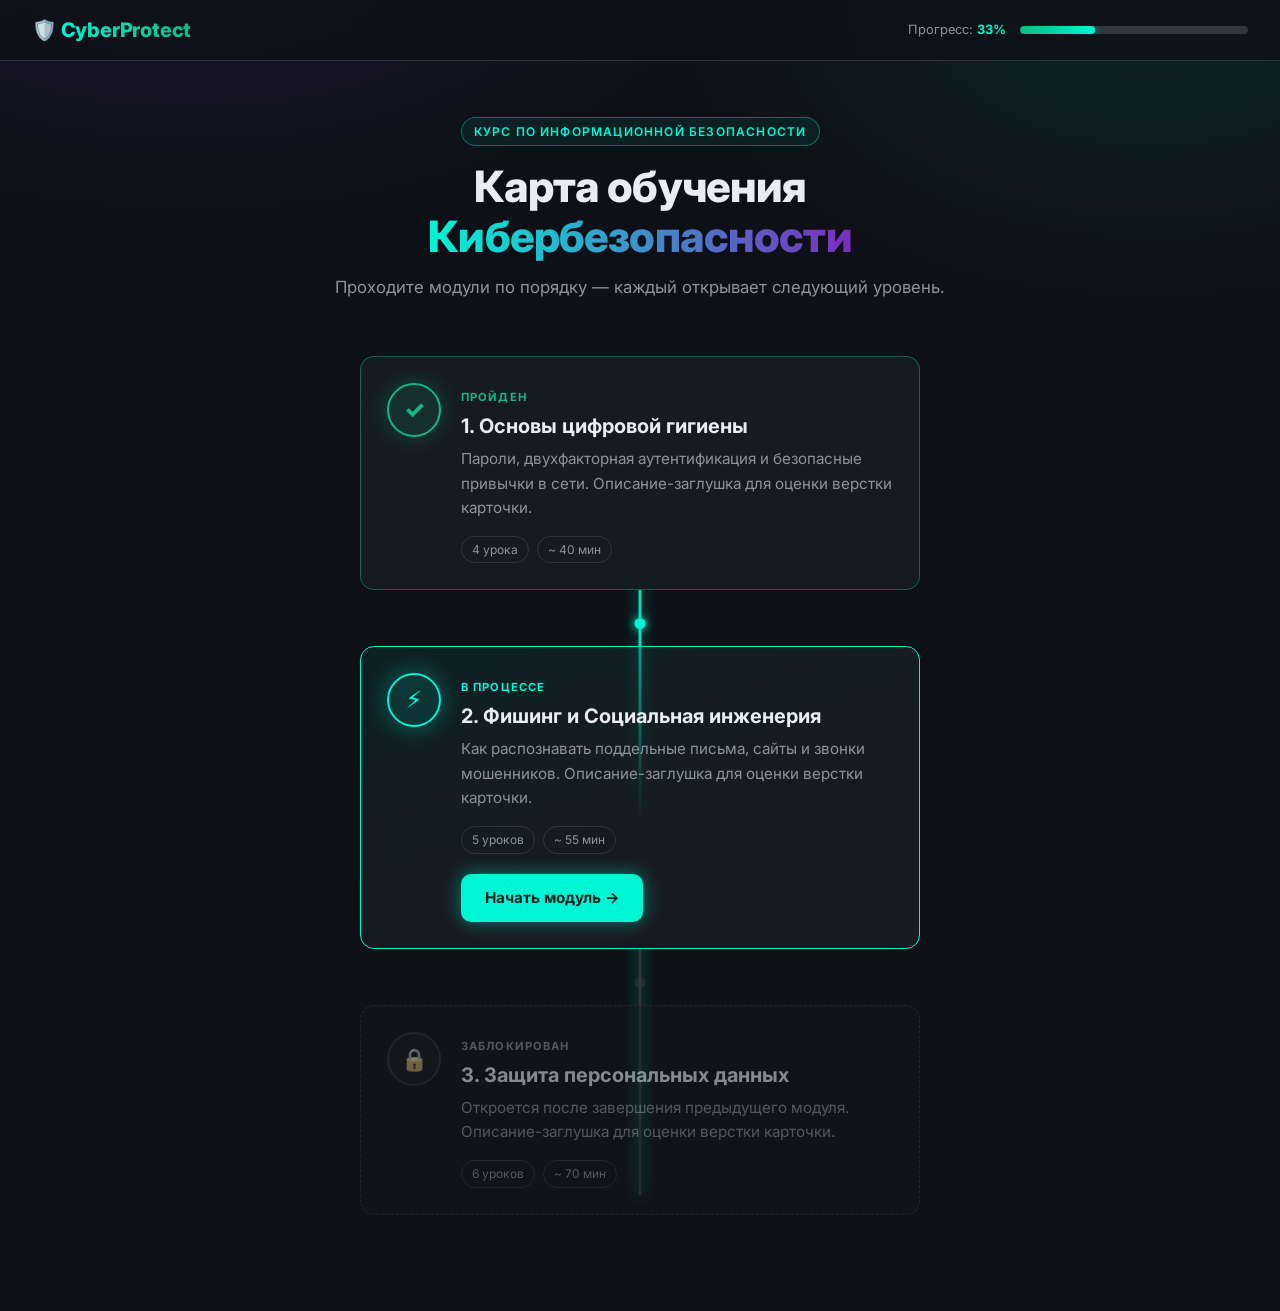
==== index.html @ 6311102e "Add Neon Shield UI prototype: course map, lesson template, styles, nav stub Co-authored-by: Kronzex " ====
<!DOCTYPE html>
<html lang="ru">
<head>
  <meta charset="UTF-8">
  <meta name="viewport" content="width=device-width, initial-scale=1.0">
  <title>CyberProtect — Карта обучения Кибербезопасности</title>
  <link rel="preconnect" href="https://fonts.googleapis.com">
  <link rel="preconnect" href="https://fonts.gstatic.com" crossorigin>
  <link rel="stylesheet" href="styles.css">
</head>
<body>

  <header class="header">
    <a href="index.html" class="logo">🛡️ <span>CyberProtect</span></a>
    <div class="progress-wrap" title="Общий прогресс курса">
      <span class="progress-label">Прогресс: <strong>33%</strong></span>
      <div class="progress-bar" role="progressbar" aria-valuenow="33" aria-valuemin="0" aria-valuemax="100">
        <div class="progress-bar__fill"></div>
      </div>
    </div>
  </header>

  <main class="container">
    <div class="page-head">
      <span class="eyebrow">Курс по информационной безопасности</span>
      <h1 class="page-title">Карта обучения <span>Кибербезопасности</span></h1>
      <p class="page-sub">Проходите модули по порядку — каждый открывает следующий уровень.</p>
    </div>

    <section class="path" aria-label="Learning Path">

      <article class="module module--done">
        <div class="module__icon" aria-hidden="true">✓</div>
        <div class="module__body">
          <span class="module__status">Пройден</span>
          <h2 class="module__title">1. Основы цифровой гигиены</h2>
          <p class="module__desc">Пароли, двухфакторная аутентификация и безопасные привычки в сети. Описание-заглушка для оценки верстки карточки.</p>
          <div class="module__meta">
            <span class="tag">4 урока</span>
            <span class="tag">~ 40 мин</span>
          </div>
        </div>
      </article>

      <article class="module module--active">
        <div class="module__icon" aria-hidden="true">⚡</div>
        <div class="module__body">
          <span class="module__status">В процессе</span>
          <h2 class="module__title">2. Фишинг и Социальная инженерия</h2>
          <p class="module__desc">Как распознавать поддельные письма, сайты и звонки мошенников. Описание-заглушка для оценки верстки карточки.</p>
          <div class="module__meta">
            <span class="tag">5 уроков</span>
            <span class="tag">~ 55 мин</span>
          </div>
          <a href="lesson.html" class="btn" data-nav="lesson">Начать модуль →</a>
        </div>
      </article>

      <article class="module module--locked" aria-disabled="true">
        <div class="module__icon" aria-hidden="true">🔒</div>
        <div class="module__body">
          <span class="module__status">Заблокирован</span>
          <h2 class="module__title">3. Защита персональных данных</h2>
          <p class="module__desc">Откроется после завершения предыдущего модуля. Описание-заглушка для оценки верстки карточки.</p>
          <div class="module__meta">
            <span class="tag">6 уроков</span>
            <span class="tag">~ 70 мин</span>
          </div>
        </div>
      </article>

    </section>
  </main>

  <script src="app.js"></script>
</body>
</html>
---- styles.css ----
@import url('https://fonts.googleapis.com/css2?family=Inter:wght@400;500;600;700;800&display=swap');

:root {
  --bg-dark: #0D1117;
  --bg-card: #161B22;
  --border: #30363D;
  --text: #E6EDF3;
  --text-muted: #8B949E;
  --accent-cyan: #00F5D4;
  --accent-green: #10B981;
  --accent-purple: #7B2CBF;

  --radius: 14px;
  --glow-cyan: 0 0 24px rgba(0, 245, 212, 0.35);
  --glow-green: 0 0 22px rgba(16, 185, 129, 0.3);
  --glow-purple: 0 0 22px rgba(123, 44, 191, 0.4);
}

*, *::before, *::after { box-sizing: border-box; }

html { scroll-behavior: smooth; }

body {
  margin: 0;
  min-height: 100vh;
  font-family: 'Inter', system-ui, -apple-system, 'Segoe UI', sans-serif;
  color: var(--text);
  background:
    radial-gradient(900px 500px at 15% -10%, rgba(123, 44, 191, 0.18), transparent 60%),
    radial-gradient(800px 500px at 90% 0%, rgba(0, 245, 212, 0.09), transparent 60%),
    var(--bg-dark);
  background-attachment: fixed;
  line-height: 1.6;
  -webkit-font-smoothing: antialiased;
}

a { color: inherit; text-decoration: none; }

/* ---------- Header ---------- */
.header {
  position: sticky;
  top: 0;
  z-index: 50;
  display: flex;
  align-items: center;
  justify-content: space-between;
  gap: 24px;
  padding: 14px 32px;
  background: rgba(13, 17, 23, 0.8);
  backdrop-filter: blur(12px);
  border-bottom: 1px solid var(--border);
}

.logo {
  font-size: 1.25rem;
  font-weight: 800;
  letter-spacing: -0.01em;
  white-space: nowrap;
}
.logo span {
  background: linear-gradient(90deg, var(--accent-cyan), var(--accent-green));
  -webkit-background-clip: text;
  background-clip: text;
  color: transparent;
}

.progress-wrap {
  display: flex;
  align-items: center;
  gap: 14px;
  min-width: 0;
  flex: 0 1 340px;
}
.progress-label {
  font-size: 0.8rem;
  color: var(--text-muted);
  white-space: nowrap;
}
.progress-label strong { color: var(--accent-cyan); font-weight: 700; }

.progress-bar {
  position: relative;
  flex: 1;
  height: 8px;
  background: var(--border);
  border-radius: 999px;
  overflow: hidden;
}
.progress-bar__fill {
  height: 100%;
  width: 33%;
  border-radius: inherit;
  background: linear-gradient(90deg, var(--accent-green), var(--accent-cyan));
  box-shadow: 0 0 12px rgba(0, 245, 212, 0.6);
}

.back-link {
  display: inline-flex;
  align-items: center;
  gap: 8px;
  padding: 8px 14px;
  font-size: 0.9rem;
  font-weight: 600;
  color: var(--text-muted);
  border: 1px solid var(--border);
  border-radius: 10px;
  background: var(--bg-card);
  transition: color .2s, border-color .2s, box-shadow .2s, transform .2s;
}
.back-link:hover {
  color: var(--accent-cyan);
  border-color: var(--accent-cyan);
  box-shadow: var(--glow-cyan);
  transform: translateX(-2px);
}

.header__title {
  flex: 1;
  font-weight: 600;
  font-size: 1rem;
  overflow: hidden;
  text-overflow: ellipsis;
  white-space: nowrap;
}
.header__title small {
  display: block;
  font-size: 0.72rem;
  font-weight: 500;
  color: var(--text-muted);
  text-transform: uppercase;
  letter-spacing: 0.08em;
}

/* ---------- Buttons ---------- */
.btn {
  display: inline-flex;
  align-items: center;
  justify-content: center;
  gap: 8px;
  padding: 12px 24px;
  font: inherit;
  font-weight: 700;
  font-size: 0.95rem;
  color: #04201c;
  background: var(--accent-cyan);
  border: 0;
  border-radius: 10px;
  cursor: pointer;
  box-shadow: 0 0 18px rgba(0, 245, 212, 0.45);
  transition: transform .2s, box-shadow .2s, filter .2s;
}
.btn:hover {
  transform: translateY(-2px);
  box-shadow: 0 0 30px rgba(0, 245, 212, 0.75);
  filter: brightness(1.08);
}
.btn--ghost {
  color: var(--text);
  background: transparent;
  border: 1px solid var(--border);
  box-shadow: none;
}
.btn--ghost:hover {
  border-color: var(--accent-cyan);
  color: var(--accent-cyan);
  box-shadow: var(--glow-cyan);
  filter: none;
}

/* ---------- Page: Index ---------- */
.container {
  max-width: 760px;
  margin: 0 auto;
  padding: 56px 24px 96px;
}

.page-head { text-align: center; margin-bottom: 56px; }
.eyebrow {
  display: inline-block;
  padding: 4px 12px;
  margin-bottom: 16px;
  font-size: 0.75rem;
  font-weight: 600;
  letter-spacing: 0.1em;
  text-transform: uppercase;
  color: var(--accent-cyan);
  border: 1px solid rgba(0, 245, 212, 0.35);
  border-radius: 999px;
  background: rgba(0, 245, 212, 0.06);
}
.page-title {
  margin: 0 0 12px;
  font-size: clamp(1.9rem, 4vw, 2.7rem);
  font-weight: 800;
  line-height: 1.15;
  letter-spacing: -0.02em;
}
.page-title span {
  background: linear-gradient(90deg, var(--accent-cyan), var(--accent-purple));
  -webkit-background-clip: text;
  background-clip: text;
  color: transparent;
}
.page-sub { margin: 0; color: var(--text-muted); font-size: 1.05rem; }

/* Learning path */
.path {
  position: relative;
  display: flex;
  flex-direction: column;
  align-items: center;
  gap: 56px;
}

.path::before {
  content: '';
  position: absolute;
  top: 20px;
  bottom: 20px;
  left: 50%;
  width: 3px;
  transform: translateX(-50%);
  border-radius: 3px;
  background: linear-gradient(
    to bottom,
    var(--accent-green) 0%,
    var(--accent-cyan) 45%,
    var(--border) 70%,
    var(--border) 100%
  );
  box-shadow: 0 0 14px rgba(0, 245, 212, 0.55), 0 0 30px rgba(16, 185, 129, 0.25);
}

.module {
  position: relative;
  z-index: 1;
  width: 100%;
  max-width: 560px;
  display: flex;
  gap: 20px;
  padding: 26px;
  background: var(--bg-card);
  border: 1px solid var(--border);
  border-radius: var(--radius);
  transition: transform .3s ease, box-shadow .3s ease, border-color .3s ease;
}

.module::before {
  content: '';
  position: absolute;
  top: -29px;
  left: 50%;
  width: 11px;
  height: 11px;
  transform: translateX(-50%);
  border-radius: 50%;
  background: var(--node-color, var(--border));
  box-shadow: 0 0 10px var(--node-color, transparent);
}
.module:first-child::before { display: none; }

.module__icon {
  flex: none;
  display: grid;
  place-items: center;
  width: 54px;
  height: 54px;
  font-size: 1.5rem;
  font-weight: 800;
  border-radius: 50%;
  border: 2px solid var(--node-color, var(--border));
  color: var(--node-color, var(--text-muted));
  background: rgba(255, 255, 255, 0.02);
}

.module__body { flex: 1; min-width: 0; }
.module__status {
  display: inline-block;
  margin-bottom: 6px;
  font-size: 0.7rem;
  font-weight: 700;
  letter-spacing: 0.1em;
  text-transform: uppercase;
  color: var(--node-color, var(--text-muted));
}
.module__title { margin: 0 0 8px; font-size: 1.25rem; font-weight: 700; line-height: 1.3; }
.module__desc { margin: 0; color: var(--text-muted); font-size: 0.95rem; }
.module__meta {
  display: flex;
  flex-wrap: wrap;
  gap: 8px;
  margin-top: 16px;
}
.tag {
  padding: 3px 10px;
  font-size: 0.75rem;
  color: var(--text-muted);
  border: 1px solid var(--border);
  border-radius: 999px;
}
.module .btn { margin-top: 20px; }

/* Done */
.module--done { --node-color: var(--accent-green); border-color: rgba(16, 185, 129, 0.45); }
.module--done .module__icon {
  background: rgba(16, 185, 129, 0.12);
  box-shadow: var(--glow-green);
}
.module--done:hover {
  transform: translateY(-6px);
  box-shadow: var(--glow-green), 0 14px 30px rgba(0, 0, 0, 0.4);
  border-color: var(--accent-green);
}

/* Active */
.module--active {
  --node-color: var(--accent-cyan);
  border-color: var(--accent-cyan);
  background: linear-gradient(160deg, rgba(0, 245, 212, 0.07), var(--bg-card) 55%);
  animation: pulse 2.4s ease-in-out infinite;
}
.module--active .module__icon {
  background: rgba(0, 245, 212, 0.1);
  box-shadow: var(--glow-cyan);
}
.module--active:hover {
  transform: translateY(-8px);
  animation-play-state: paused;
  box-shadow: 0 0 44px rgba(0, 245, 212, 0.55), 0 18px 36px rgba(0, 0, 0, 0.45);
}

@keyframes pulse {
  0%, 100% {
    box-shadow: 0 0 10px rgba(0, 245, 212, 0.25), 0 0 0 0 rgba(0, 245, 212, 0.4);
    border-color: rgba(0, 245, 212, 0.7);
  }
  50% {
    box-shadow: 0 0 34px rgba(0, 245, 212, 0.55), 0 0 0 8px rgba(0, 245, 212, 0);
    border-color: var(--accent-cyan);
  }
}

/* Locked */
.module--locked {
  opacity: 0.55;
  filter: grayscale(0.6);
  background: rgba(22, 27, 34, 0.6);
  border-style: dashed;
  cursor: not-allowed;
}
.module--locked .module__icon { font-size: 1.35rem; }
.module--locked:hover {
  transform: translateY(-3px);
  box-shadow: 0 8px 20px rgba(0, 0, 0, 0.35);
}

/* ---------- Page: Lesson ---------- */
.layout {
  display: grid;
  grid-template-columns: 280px 1fr;
  min-height: calc(100vh - 69px);
}

.sidebar {
  position: sticky;
  top: 69px;
  align-self: start;
  height: calc(100vh - 69px);
  overflow-y: auto;
  padding: 24px 16px;
  background: rgba(22, 27, 34, 0.7);
  border-right: 1px solid var(--border);
}
.sidebar__title {
  margin: 0 8px 14px;
  font-size: 0.72rem;
  font-weight: 700;
  letter-spacing: 0.1em;
  text-transform: uppercase;
  color: var(--text-muted);
}
.steps-list { list-style: none; margin: 0; padding: 0; display: grid; gap: 6px; }
.steps-list a {
  display: flex;
  align-items: center;
  gap: 12px;
  padding: 11px 12px;
  font-size: 0.92rem;
  font-weight: 500;
  color: var(--text-muted);
  border: 1px solid transparent;
  border-radius: 10px;
  transition: background .2s, color .2s, border-color .2s, box-shadow .2s;
}
.steps-list a:hover {
  color: var(--text);
  background: rgba(255, 255, 255, 0.04);
}
.steps-list .dot {
  flex: none;
  width: 22px;
  height: 22px;
  display: grid;
  place-items: center;
  font-size: 0.7rem;
  font-weight: 700;
  border-radius: 50%;
  border: 1.5px solid var(--border);
}
.steps-list .is-done .dot {
  color: #04201c;
  background: var(--accent-green);
  border-color: var(--accent-green);
}
.steps-list .is-current {
  color: var(--text);
  background: rgba(0, 245, 212, 0.08);
  border-color: rgba(0, 245, 212, 0.45);
  box-shadow: inset 3px 0 0 var(--accent-cyan);
}
.steps-list .is-current .dot { border-color: var(--accent-cyan); color: var(--accent-cyan); }

.content { padding: 36px 40px 80px; min-width: 0; }
.content__inner { max-width: 820px; margin: 0 auto; }

.stepper {
  display: flex;
  align-items: center;
  justify-content: center;
  margin-bottom: 32px;
}
.step {
  display: flex;
  flex-direction: column;
  align-items: center;
  gap: 8px;
  font-size: 0.78rem;
  font-weight: 600;
  color: var(--text-muted);
}
.step__circle {
  display: grid;
  place-items: center;
  width: 42px;
  height: 42px;
  font-weight: 700;
  border-radius: 50%;
  border: 2px solid var(--border);
  background: var(--bg-card);
  cursor: pointer;
  transition: transform .2s, box-shadow .2s, border-color .2s;
}
.step__circle:hover { transform: translateY(-2px); border-color: var(--accent-cyan); }
.step.is-done .step__circle {
  color: #04201c;
  background: var(--accent-green);
  border-color: var(--accent-green);
  box-shadow: var(--glow-green);
}
.step.is-current { color: var(--accent-cyan); }
.step.is-current .step__circle {
  color: var(--accent-cyan);
  border-color: var(--accent-cyan);
  box-shadow: var(--glow-cyan);
}
.step__line {
  width: 72px;
  height: 2px;
  margin: 0 12px 26px;
  background: var(--border);
}
.step__line.is-done { background: var(--accent-green); box-shadow: 0 0 8px rgba(16, 185, 129, .5); }

.card {
  padding: 32px;
  background: var(--bg-card);
  border: 1px solid var(--border);
  border-radius: var(--radius);
  transition: transform .3s ease, box-shadow .3s ease, border-color .3s ease;
}
.card:hover {
  transform: translateY(-4px);
  border-color: rgba(0, 245, 212, 0.5);
  box-shadow: var(--glow-cyan), 0 14px 30px rgba(0, 0, 0, 0.35);
}
.card h1 { margin: 0 0 6px; font-size: 1.9rem; font-weight: 800; letter-spacing: -0.01em; }
.card h2 { margin: 28px 0 10px; font-size: 1.2rem; }
.card p { margin: 0 0 14px; color: var(--text-muted); }
.card p strong { color: var(--text); }

.callout {
  margin: 20px 0;
  padding: 16px 18px;
  border-left: 3px solid var(--accent-purple);
  border-radius: 0 10px 10px 0;
  background: rgba(123, 44, 191, 0.12);
  color: var(--text);
  font-size: 0.95rem;
}
.callout b { color: #c9a0f0; }

pre.code {
  margin: 16px 0;
  padding: 16px 18px;
  overflow-x: auto;
  font: 0.85rem/1.6 ui-monospace, 'SF Mono', Menlo, Consolas, monospace;
  color: var(--accent-cyan);
  background: var(--bg-dark);
  border: 1px solid var(--border);
  border-radius: 10px;
}

.lesson-nav {
  display: flex;
  justify-content: space-between;
  gap: 12px;
  margin-top: 28px;
}

/* ---------- Responsive ---------- */
@media (max-width: 860px) {
  .layout { grid-template-columns: 1fr; }
  .sidebar {
    position: static;
    height: auto;
    border-right: 0;
    border-bottom: 1px solid var(--border);
  }
  .content { padding: 24px 16px 60px; }
}

@media (max-width: 600px) {
  .header { padding: 12px 16px; flex-wrap: wrap; }
  .progress-wrap { flex: 1 1 100%; order: 3; }
  .module { padding: 20px; gap: 14px; }
  .module__icon { width: 44px; height: 44px; }
  .step__line { width: 32px; margin-inline: 6px; }
  .card { padding: 22px; }
}

@media (prefers-reduced-motion: reduce) {
  * { animation: none !important; transition: none !important; }
}
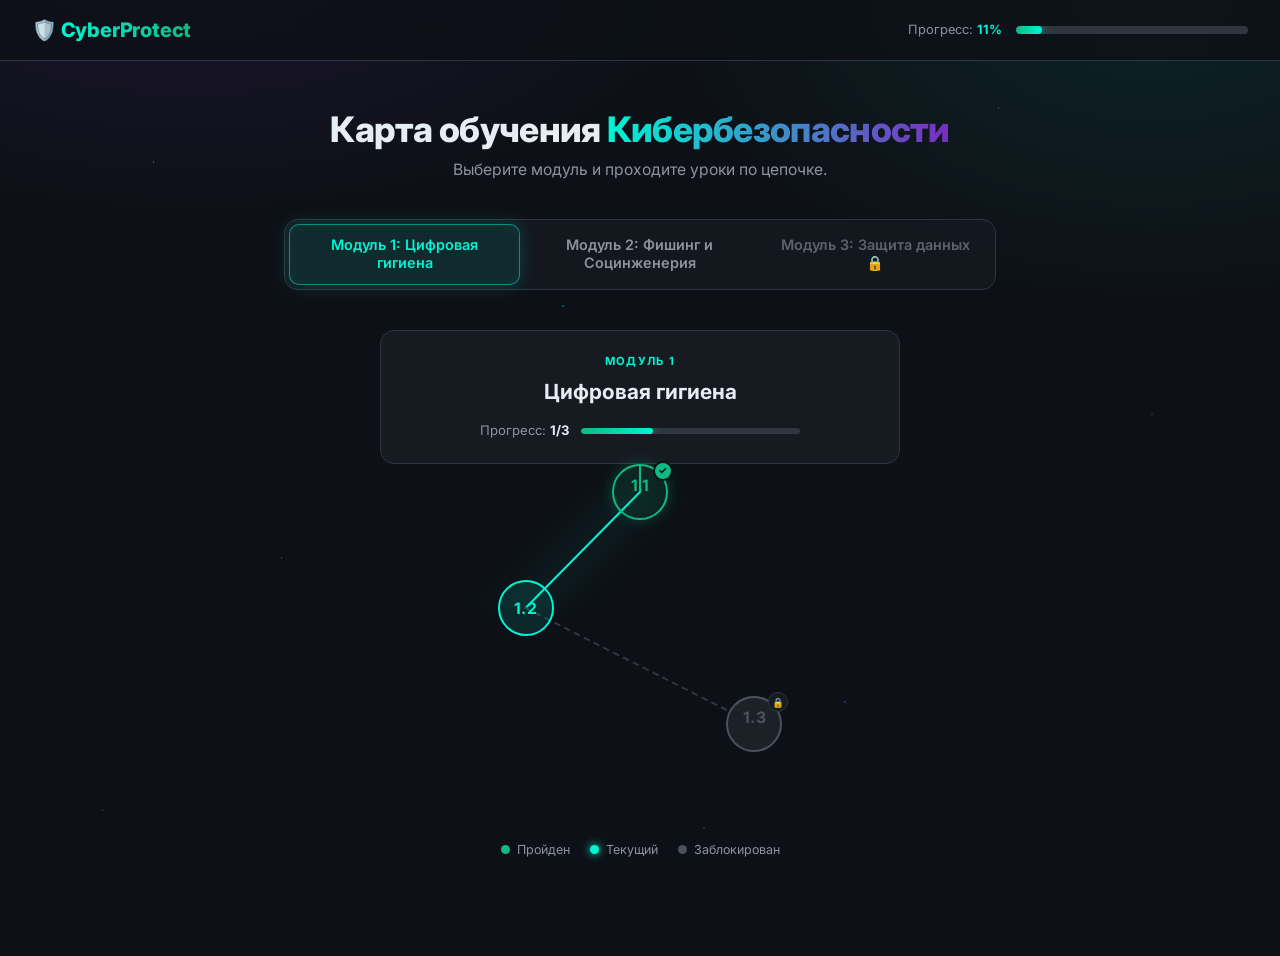
==== commit 8a62637b: "Rework index: module tabs and skill tree with circular lesson nodes Co-authored-by: Kronzex <kronzex" ====
--- a/index.html
+++ b/index.html
@@ -8,68 +8,107 @@
   <link rel="preconnect" href="https://fonts.gstatic.com" crossorigin>
   <link rel="stylesheet" href="styles.css">
 </head>
-<body>
+<body class="space">
 
   <header class="header">
     <a href="index.html" class="logo">🛡️ <span>CyberProtect</span></a>
     <div class="progress-wrap" title="Общий прогресс курса">
-      <span class="progress-label">Прогресс: <strong>33%</strong></span>
-      <div class="progress-bar" role="progressbar" aria-valuenow="33" aria-valuemin="0" aria-valuemax="100">
-        <div class="progress-bar__fill"></div>
+      <span class="progress-label">Прогресс: <strong>11%</strong></span>
+      <div class="progress-bar" role="progressbar" aria-valuenow="11" aria-valuemin="0" aria-valuemax="100">
+        <div class="progress-bar__fill" style="width: 11%"></div>
       </div>
     </div>
   </header>
 
   <main class="container">
     <div class="page-head">
-      <span class="eyebrow">Курс по информационной безопасности</span>
       <h1 class="page-title">Карта обучения <span>Кибербезопасности</span></h1>
-      <p class="page-sub">Проходите модули по порядку — каждый открывает следующий уровень.</p>
+      <p class="page-sub">Выберите модуль и проходите уроки по цепочке.</p>
     </div>
 
-    <section class="path" aria-label="Learning Path">
+    <div class="tabs" role="tablist" aria-label="Модули курса">
+      <button class="tab" role="tab" id="tab-1" aria-controls="panel-1" aria-selected="true" data-module="1">
+        Модуль 1: Цифровая гигиена
+      </button>
+      <button class="tab" role="tab" id="tab-2" aria-controls="panel-2" aria-selected="false" tabindex="-1" data-module="2">
+        Модуль 2: Фишинг и Социнженерия
+      </button>
+      <button class="tab" role="tab" id="tab-3" aria-selected="false" aria-disabled="true" tabindex="-1" data-module="3" title="Откроется после прохождения предыдущего модуля">
+        Модуль 3: Защита данных 🔒
+      </button>
+    </div>
 
-      <article class="module module--done">
-        <div class="module__icon" aria-hidden="true">✓</div>
-        <div class="module__body">
-          <span class="module__status">Пройден</span>
-          <h2 class="module__title">1. Основы цифровой гигиены</h2>
-          <p class="module__desc">Пароли, двухфакторная аутентификация и безопасные привычки в сети. Описание-заглушка для оценки верстки карточки.</p>
-          <div class="module__meta">
-            <span class="tag">4 урока</span>
-            <span class="tag">~ 40 мин</span>
+    <!-- Модуль 1 -->
+    <section class="panel" id="panel-1" role="tabpanel" aria-labelledby="tab-1">
+      <div class="tree">
+        <div class="module-card">
+          <div class="module-card__kicker">Модуль 1</div>
+          <h2 class="module-card__title">Цифровая гигиена</h2>
+          <div class="module-card__progress">
+            <span>Прогресс: <strong>1/3</strong></span>
+            <div class="progress-bar"><div class="progress-bar__fill" style="width: 33%"></div></div>
           </div>
         </div>
-      </article>
 
-      <article class="module module--active">
-        <div class="module__icon" aria-hidden="true">⚡</div>
-        <div class="module__body">
-          <span class="module__status">В процессе</span>
-          <h2 class="module__title">2. Фишинг и Социальная инженерия</h2>
-          <p class="module__desc">Как распознавать поддельные письма, сайты и звонки мошенников. Описание-заглушка для оценки верстки карточки.</p>
-          <div class="module__meta">
-            <span class="tag">5 уроков</span>
-            <span class="tag">~ 55 мин</span>
-          </div>
-          <a href="lesson.html" class="btn" data-nav="lesson">Начать модуль →</a>
-        </div>
-      </article>
+        <ol class="nodes">
+          <li class="node-row" style="--x: 50%">
+            <svg class="link link--done" viewBox="0 0 100 100" preserveAspectRatio="none" aria-hidden="true"><line x1="50" y1="0" x2="50" y2="100"/></svg>
+            <a class="node node--done" href="lesson.html?id=1.1" data-tip="Надёжные пароли" aria-label="Урок 1.1, пройден">
+              1.1<span class="node__badge" aria-hidden="true">✓</span>
+            </a>
+          </li>
+          <li class="node-row" style="--x: 28%">
+            <svg class="link link--active" viewBox="0 0 100 100" preserveAspectRatio="none" aria-hidden="true"><line x1="50" y1="0" x2="28" y2="100"/></svg>
+            <a class="node node--active" href="lesson.html?id=1.2" data-tip="Двухфакторная аутентификация" aria-label="Урок 1.2, текущий">1.2</a>
+          </li>
+          <li class="node-row" style="--x: 72%">
+            <svg class="link" viewBox="0 0 100 100" preserveAspectRatio="none" aria-hidden="true"><line x1="28" y1="0" x2="72" y2="100"/></svg>
+            <span class="node node--locked" data-tip="Безопасный Wi-Fi" aria-label="Урок 1.3, заблокирован" aria-disabled="true">
+              1.3<span class="node__badge" aria-hidden="true">🔒</span>
+            </span>
+          </li>
+        </ol>
+      </div>
+    </section>
 
-      <article class="module module--locked" aria-disabled="true">
-        <div class="module__icon" aria-hidden="true">🔒</div>
-        <div class="module__body">
-          <span class="module__status">Заблокирован</span>
-          <h2 class="module__title">3. Защита персональных данных</h2>
-          <p class="module__desc">Откроется после завершения предыдущего модуля. Описание-заглушка для оценки верстки карточки.</p>
-          <div class="module__meta">
-            <span class="tag">6 уроков</span>
-            <span class="tag">~ 70 мин</span>
+    <!-- Модуль 2 -->
+    <section class="panel" id="panel-2" role="tabpanel" aria-labelledby="tab-2" hidden>
+      <div class="tree">
+        <div class="module-card">
+          <div class="module-card__kicker">Модуль 2</div>
+          <h2 class="module-card__title">Фишинг и Социнженерия</h2>
+          <div class="module-card__progress">
+            <span>Прогресс: <strong>0/3</strong></span>
+            <div class="progress-bar"><div class="progress-bar__fill" style="width: 0%"></div></div>
           </div>
         </div>
-      </article>
 
+        <ol class="nodes">
+          <li class="node-row" style="--x: 50%">
+            <svg class="link link--active" viewBox="0 0 100 100" preserveAspectRatio="none" aria-hidden="true"><line x1="50" y1="0" x2="50" y2="100"/></svg>
+            <a class="node node--active" href="lesson.html?id=2.1" data-tip="Что такое фишинг" aria-label="Урок 2.1, текущий">2.1</a>
+          </li>
+          <li class="node-row" style="--x: 28%">
+            <svg class="link" viewBox="0 0 100 100" preserveAspectRatio="none" aria-hidden="true"><line x1="50" y1="0" x2="28" y2="100"/></svg>
+            <span class="node node--locked" data-tip="Поддельные сайты" aria-label="Урок 2.2, заблокирован" aria-disabled="true">
+              2.2<span class="node__badge" aria-hidden="true">🔒</span>
+            </span>
+          </li>
+          <li class="node-row" style="--x: 72%">
+            <svg class="link" viewBox="0 0 100 100" preserveAspectRatio="none" aria-hidden="true"><line x1="28" y1="0" x2="72" y2="100"/></svg>
+            <span class="node node--locked" data-tip="Социальная инженерия" aria-label="Урок 2.3, заблокирован" aria-disabled="true">
+              2.3<span class="node__badge" aria-hidden="true">🔒</span>
+            </span>
+          </li>
+        </ol>
+      </div>
     </section>
+
+    <div class="legend" aria-label="Легенда">
+      <span><i style="background: var(--accent-green)"></i>Пройден</span>
+      <span><i style="background: var(--accent-cyan); box-shadow: 0 0 8px var(--accent-cyan)"></i>Текущий</span>
+      <span><i style="background: #4a525c"></i>Заблокирован</span>
+    </div>
   </main>
 
   <script src="app.js"></script>
--- a/styles.css
+++ b/styles.css
@@ -168,29 +168,32 @@
 }
 
 /* ---------- Page: Index ---------- */
+body.space {
+  background:
+    radial-gradient(1px 1px at 12% 18%, rgba(230, 237, 243, .55), transparent 100%),
+    radial-gradient(1px 1px at 78% 12%, rgba(230, 237, 243, .4), transparent 100%),
+    radial-gradient(1.5px 1.5px at 44% 34%, rgba(0, 245, 212, .5), transparent 100%),
+    radial-gradient(1px 1px at 90% 46%, rgba(230, 237, 243, .35), transparent 100%),
+    radial-gradient(1px 1px at 22% 62%, rgba(230, 237, 243, .4), transparent 100%),
+    radial-gradient(1.5px 1.5px at 66% 78%, rgba(123, 44, 191, .8), transparent 100%),
+    radial-gradient(1px 1px at 8% 90%, rgba(230, 237, 243, .35), transparent 100%),
+    radial-gradient(1px 1px at 55% 92%, rgba(230, 237, 243, .4), transparent 100%),
+    radial-gradient(900px 500px at 15% -10%, rgba(123, 44, 191, 0.16), transparent 60%),
+    radial-gradient(800px 500px at 90% 0%, rgba(0, 245, 212, 0.08), transparent 60%),
+    var(--bg-dark);
+  background-attachment: fixed;
+}
+
 .container {
   max-width: 760px;
   margin: 0 auto;
-  padding: 56px 24px 96px;
-}
-
-.page-head { text-align: center; margin-bottom: 56px; }
-.eyebrow {
-  display: inline-block;
-  padding: 4px 12px;
-  margin-bottom: 16px;
-  font-size: 0.75rem;
-  font-weight: 600;
-  letter-spacing: 0.1em;
-  text-transform: uppercase;
-  color: var(--accent-cyan);
-  border: 1px solid rgba(0, 245, 212, 0.35);
-  border-radius: 999px;
-  background: rgba(0, 245, 212, 0.06);
-}
+  padding: 48px 24px 96px;
+}
+
+.page-head { text-align: center; margin-bottom: 36px; }
 .page-title {
-  margin: 0 0 12px;
-  font-size: clamp(1.9rem, 4vw, 2.7rem);
+  margin: 0 0 8px;
+  font-size: clamp(1.6rem, 3.5vw, 2.2rem);
   font-weight: 800;
   line-height: 1.15;
   letter-spacing: -0.02em;
@@ -201,157 +204,254 @@
   background-clip: text;
   color: transparent;
 }
-.page-sub { margin: 0; color: var(--text-muted); font-size: 1.05rem; }
-
-/* Learning path */
-.path {
+.page-sub { margin: 0; color: var(--text-muted); font-size: 0.98rem; }
+
+/* Tabs */
+.tabs {
+  display: flex;
+  gap: 4px;
+  padding: 4px;
+  margin-bottom: 40px;
+  background: rgba(22, 27, 34, 0.8);
+  border: 1px solid var(--border);
+  border-radius: 14px;
+  backdrop-filter: blur(8px);
+}
+.tab {
+  flex: 1;
+  display: flex;
+  align-items: center;
+  justify-content: center;
+  gap: 8px;
+  padding: 11px 14px;
+  font: inherit;
+  font-size: 0.9rem;
+  font-weight: 600;
+  line-height: 1.3;
+  color: var(--text-muted);
+  background: transparent;
+  border: 1px solid transparent;
+  border-radius: 10px;
+  cursor: pointer;
+  transition: color .2s, background .2s, border-color .2s, box-shadow .2s;
+}
+.tab:hover { color: var(--text); background: rgba(255, 255, 255, 0.04); }
+.tab:focus-visible { outline: 2px solid var(--accent-cyan); outline-offset: 2px; }
+.tab[aria-selected="true"] {
+  color: var(--accent-cyan);
+  background: rgba(0, 245, 212, 0.08);
+  border-color: rgba(0, 245, 212, 0.5);
+  box-shadow: 0 0 18px rgba(0, 245, 212, 0.18), inset 0 0 12px rgba(0, 245, 212, 0.06);
+}
+.tab[aria-disabled="true"] {
+  color: #5b636d;
+  cursor: not-allowed;
+}
+.tab[aria-disabled="true"]:hover { background: transparent; color: #5b636d; }
+.tab.is-shake { animation: shake .35s; }
+@keyframes shake {
+  25% { transform: translateX(-4px); }
+  75% { transform: translateX(4px); }
+}
+
+/* Skill tree */
+.panel[hidden] { display: none; }
+.panel { animation: fade-in .35s ease; }
+@keyframes fade-in {
+  from { opacity: 0; transform: translateY(8px); }
+  to { opacity: 1; transform: none; }
+}
+
+.tree {
+  --row-h: 116px;
+  --node: 56px;
   position: relative;
-  display: flex;
-  flex-direction: column;
-  align-items: center;
-  gap: 56px;
-}
-
-.path::before {
-  content: '';
-  position: absolute;
-  top: 20px;
-  bottom: 20px;
-  left: 50%;
-  width: 3px;
-  transform: translateX(-50%);
-  border-radius: 3px;
-  background: linear-gradient(
-    to bottom,
-    var(--accent-green) 0%,
-    var(--accent-cyan) 45%,
-    var(--border) 70%,
-    var(--border) 100%
-  );
-  box-shadow: 0 0 14px rgba(0, 245, 212, 0.55), 0 0 30px rgba(16, 185, 129, 0.25);
-}
-
-.module {
+  max-width: 520px;
+  margin: 0 auto;
+}
+
+.module-card {
   position: relative;
-  z-index: 1;
-  width: 100%;
-  max-width: 560px;
-  display: flex;
-  gap: 20px;
-  padding: 26px;
+  z-index: 2;
+  padding: 22px 26px;
+  text-align: center;
   background: var(--bg-card);
   border: 1px solid var(--border);
   border-radius: var(--radius);
   transition: transform .3s ease, box-shadow .3s ease, border-color .3s ease;
 }
-
-.module::before {
-  content: '';
+.module-card:hover {
+  transform: translateY(-4px);
+  border-color: rgba(0, 245, 212, 0.55);
+  box-shadow: var(--glow-cyan), 0 14px 30px rgba(0, 0, 0, 0.35);
+}
+.module-card__kicker {
+  font-size: 0.7rem;
+  font-weight: 700;
+  letter-spacing: 0.12em;
+  text-transform: uppercase;
+  color: var(--accent-cyan);
+}
+.module-card__title { margin: 4px 0 12px; font-size: 1.3rem; font-weight: 700; }
+.module-card__progress {
+  display: flex;
+  align-items: center;
+  gap: 12px;
+  max-width: 320px;
+  margin: 0 auto;
+  font-size: 0.82rem;
+  color: var(--text-muted);
+  white-space: nowrap;
+}
+.module-card__progress strong { color: var(--text); }
+.module-card__progress .progress-bar { height: 6px; }
+
+.nodes { list-style: none; margin: 0; padding: 0; }
+.node-row {
+  position: relative;
+  height: var(--row-h);
+}
+
+.link {
   position: absolute;
-  top: -29px;
-  left: 50%;
-  width: 11px;
-  height: 11px;
-  transform: translateX(-50%);
-  border-radius: 50%;
-  background: var(--node-color, var(--border));
-  box-shadow: 0 0 10px var(--node-color, transparent);
-}
-.module:first-child::before { display: none; }
-
-.module__icon {
-  flex: none;
+  left: 0;
+  width: 100%;
+  top: calc(var(--node) / 2 - var(--row-h));
+  height: var(--row-h);
+  overflow: visible;
+  pointer-events: none;
+}
+.node-row:first-child .link { top: calc(var(--node) / 2 - 56px); height: 56px; }
+.link line {
+  stroke: var(--border);
+  stroke-width: 2;
+  stroke-dasharray: 5 6;
+  stroke-linecap: round;
+  vector-effect: non-scaling-stroke;
+}
+.link--done line {
+  stroke: var(--accent-green);
+  stroke-dasharray: none;
+  filter: drop-shadow(0 0 4px rgba(16, 185, 129, .8));
+}
+.link--active line {
+  stroke: var(--accent-cyan);
+  stroke-dasharray: none;
+  filter: drop-shadow(0 0 5px rgba(0, 245, 212, .9));
+}
+
+.node {
+  position: absolute;
+  top: 0;
+  left: var(--x);
+  z-index: 2;
   display: grid;
   place-items: center;
-  width: 54px;
-  height: 54px;
-  font-size: 1.5rem;
+  width: var(--node);
+  height: var(--node);
+  margin-left: calc(var(--node) / -2);
+  font-size: 0.98rem;
+  font-weight: 700;
+  letter-spacing: 0.02em;
+  color: var(--c, var(--text-muted));
+  background: var(--bg-dark);
+  border: 2px solid var(--c, var(--border));
+  border-radius: 50%;
+  transition: transform .25s ease, box-shadow .25s ease;
+}
+.node__badge {
+  position: absolute;
+  top: -5px;
+  right: -7px;
+  display: grid;
+  place-items: center;
+  width: 20px;
+  height: 20px;
+  font-size: 0.65rem;
+  border-radius: 50%;
+}
+
+.node--done {
+  --c: var(--accent-green);
+  background: rgba(16, 185, 129, 0.1);
+  box-shadow: 0 0 14px rgba(16, 185, 129, 0.3);
+}
+.node--done .node__badge {
   font-weight: 800;
+  color: #04201c;
+  background: var(--accent-green);
+  border: 2px solid var(--bg-dark);
+}
+.node--done:hover { transform: translateY(-4px) scale(1.06); box-shadow: var(--glow-green); }
+
+.node--active {
+  --c: var(--accent-cyan);
+  background: rgba(0, 245, 212, 0.1);
+  cursor: pointer;
+  animation: node-pulse 2s ease-in-out infinite;
+}
+.node--active:hover {
+  transform: translateY(-4px) scale(1.1);
+  animation-play-state: paused;
+  box-shadow: 0 0 36px rgba(0, 245, 212, 0.8);
+}
+.node--active:focus-visible { outline: 2px solid var(--text); outline-offset: 4px; }
+@keyframes node-pulse {
+  0%, 100% { box-shadow: 0 0 10px rgba(0, 245, 212, .4), 0 0 0 0 rgba(0, 245, 212, .45); }
+  50% { box-shadow: 0 0 26px rgba(0, 245, 212, .8), 0 0 0 12px rgba(0, 245, 212, 0); }
+}
+
+.node--locked {
+  --c: #4a525c;
+  background: #1c2128;
+  cursor: not-allowed;
+}
+.node--locked .node__badge {
+  top: -6px;
+  right: -8px;
+  font-size: 0.6rem;
+  background: var(--bg-card);
+  border: 1px solid var(--border);
+}
+
+.node[data-tip]::after {
+  content: attr(data-tip);
+  position: absolute;
+  bottom: calc(100% + 12px);
+  left: 50%;
+  padding: 5px 10px;
+  font-size: 0.74rem;
+  font-weight: 500;
+  letter-spacing: 0;
+  white-space: nowrap;
+  color: var(--text);
+  background: var(--bg-card);
+  border: 1px solid var(--border);
+  border-radius: 8px;
+  opacity: 0;
+  transform: translate(-50%, 4px);
+  pointer-events: none;
+  transition: opacity .2s, transform .2s;
+}
+.node[data-tip]:hover::after,
+.node[data-tip]:focus-visible::after { opacity: 1; transform: translate(-50%, 0); }
+
+.legend {
+  display: flex;
+  justify-content: center;
+  flex-wrap: wrap;
+  gap: 8px 20px;
+  margin-top: 28px;
+  font-size: 0.78rem;
+  color: var(--text-muted);
+}
+.legend i {
+  display: inline-block;
+  width: 9px;
+  height: 9px;
+  margin-right: 7px;
   border-radius: 50%;
-  border: 2px solid var(--node-color, var(--border));
-  color: var(--node-color, var(--text-muted));
-  background: rgba(255, 255, 255, 0.02);
-}
-
-.module__body { flex: 1; min-width: 0; }
-.module__status {
-  display: inline-block;
-  margin-bottom: 6px;
-  font-size: 0.7rem;
-  font-weight: 700;
-  letter-spacing: 0.1em;
-  text-transform: uppercase;
-  color: var(--node-color, var(--text-muted));
-}
-.module__title { margin: 0 0 8px; font-size: 1.25rem; font-weight: 700; line-height: 1.3; }
-.module__desc { margin: 0; color: var(--text-muted); font-size: 0.95rem; }
-.module__meta {
-  display: flex;
-  flex-wrap: wrap;
-  gap: 8px;
-  margin-top: 16px;
-}
-.tag {
-  padding: 3px 10px;
-  font-size: 0.75rem;
-  color: var(--text-muted);
-  border: 1px solid var(--border);
-  border-radius: 999px;
-}
-.module .btn { margin-top: 20px; }
-
-/* Done */
-.module--done { --node-color: var(--accent-green); border-color: rgba(16, 185, 129, 0.45); }
-.module--done .module__icon {
-  background: rgba(16, 185, 129, 0.12);
-  box-shadow: var(--glow-green);
-}
-.module--done:hover {
-  transform: translateY(-6px);
-  box-shadow: var(--glow-green), 0 14px 30px rgba(0, 0, 0, 0.4);
-  border-color: var(--accent-green);
-}
-
-/* Active */
-.module--active {
-  --node-color: var(--accent-cyan);
-  border-color: var(--accent-cyan);
-  background: linear-gradient(160deg, rgba(0, 245, 212, 0.07), var(--bg-card) 55%);
-  animation: pulse 2.4s ease-in-out infinite;
-}
-.module--active .module__icon {
-  background: rgba(0, 245, 212, 0.1);
-  box-shadow: var(--glow-cyan);
-}
-.module--active:hover {
-  transform: translateY(-8px);
-  animation-play-state: paused;
-  box-shadow: 0 0 44px rgba(0, 245, 212, 0.55), 0 18px 36px rgba(0, 0, 0, 0.45);
-}
-
-@keyframes pulse {
-  0%, 100% {
-    box-shadow: 0 0 10px rgba(0, 245, 212, 0.25), 0 0 0 0 rgba(0, 245, 212, 0.4);
-    border-color: rgba(0, 245, 212, 0.7);
-  }
-  50% {
-    box-shadow: 0 0 34px rgba(0, 245, 212, 0.55), 0 0 0 8px rgba(0, 245, 212, 0);
-    border-color: var(--accent-cyan);
-  }
-}
-
-/* Locked */
-.module--locked {
-  opacity: 0.55;
-  filter: grayscale(0.6);
-  background: rgba(22, 27, 34, 0.6);
-  border-style: dashed;
-  cursor: not-allowed;
-}
-.module--locked .module__icon { font-size: 1.35rem; }
-.module--locked:hover {
-  transform: translateY(-3px);
-  box-shadow: 0 8px 20px rgba(0, 0, 0, 0.35);
+  vertical-align: baseline;
 }
 
 /* ---------- Page: Lesson ---------- */
@@ -532,8 +632,8 @@
 @media (max-width: 600px) {
   .header { padding: 12px 16px; flex-wrap: wrap; }
   .progress-wrap { flex: 1 1 100%; order: 3; }
-  .module { padding: 20px; gap: 14px; }
-  .module__icon { width: 44px; height: 44px; }
+  .tabs { flex-direction: column; }
+  .tree { --row-h: 104px; }
   .step__line { width: 32px; margin-inline: 6px; }
   .card { padding: 22px; }
 }
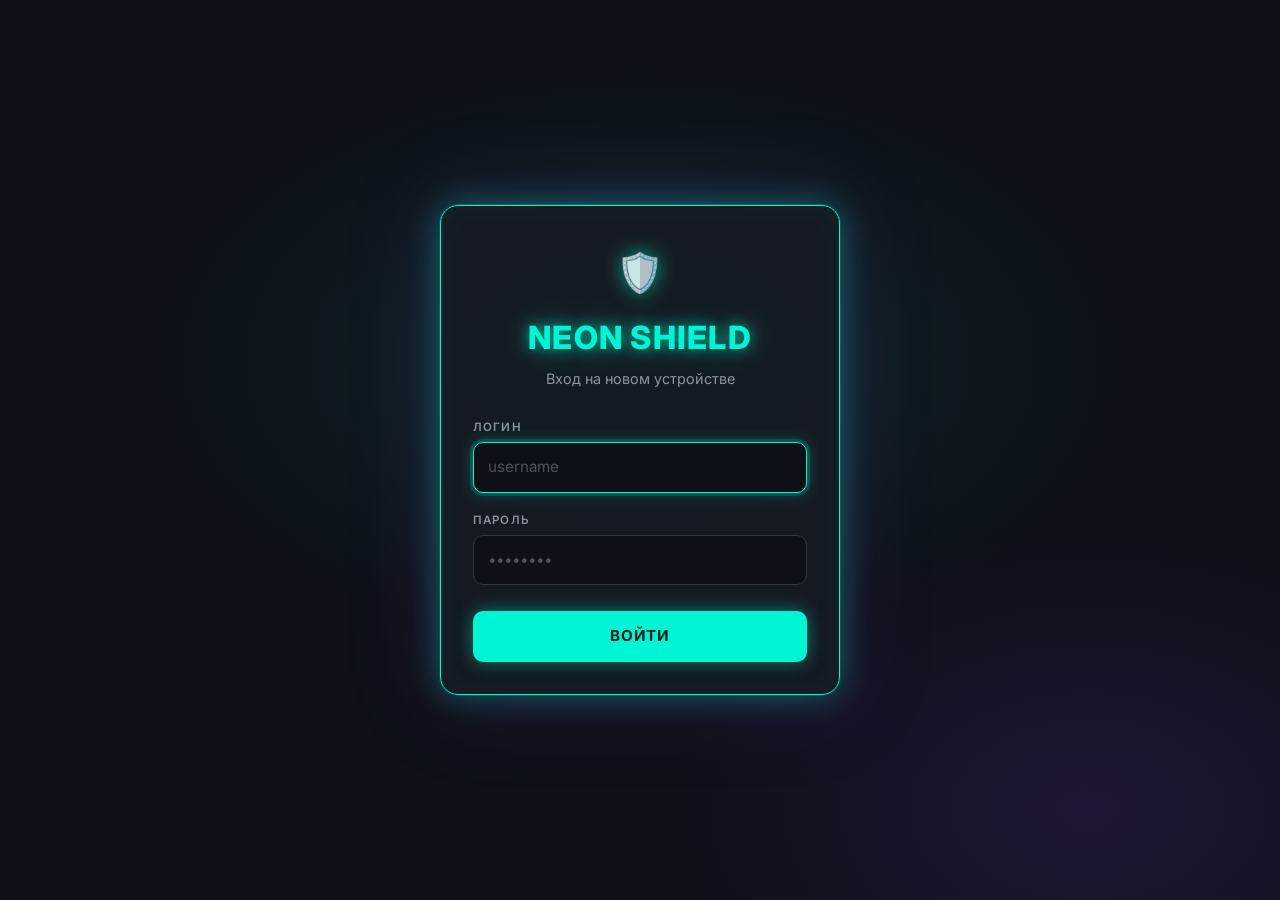
==== commit caac5e6b: "Add neon auth screen shown only when device is not authorized Co-authored-by: Kronzex <kronzex@users" ====
--- a/index.html
+++ b/index.html
@@ -10,106 +10,129 @@
 </head>
 <body class="space">
 
-  <header class="header">
-    <a href="index.html" class="logo">🛡️ <span>CyberProtect</span></a>
-    <div class="progress-wrap" title="Общий прогресс курса">
-      <span class="progress-label">Прогресс: <strong>11%</strong></span>
-      <div class="progress-bar" role="progressbar" aria-valuenow="11" aria-valuemin="0" aria-valuemax="100">
-        <div class="progress-bar__fill" style="width: 11%"></div>
+  <div id="auth-screen" class="auth">
+    <form class="auth__card" id="auth-form" autocomplete="on">
+      <div class="auth__logo" aria-hidden="true">🛡️</div>
+      <h1 class="auth__title">Neon Shield</h1>
+      <p class="auth__sub">Вход на новом устройстве</p>
+
+      <label class="field">
+        <span class="field__label">Логин</span>
+        <input class="field__input" type="text" name="login" id="auth-login" placeholder="username" autocomplete="username" required>
+      </label>
+
+      <label class="field">
+        <span class="field__label">Пароль</span>
+        <input class="field__input" type="password" name="password" id="auth-password" placeholder="••••••••" autocomplete="current-password" required>
+      </label>
+
+      <button type="submit" class="btn auth__btn">Войти</button>
+    </form>
+  </div>
+
+  <div id="main-app" style="display: none;">
+
+    <header class="header">
+      <a href="index.html" class="logo">🛡️ <span>CyberProtect</span></a>
+      <div class="progress-wrap" title="Общий прогресс курса">
+        <span class="progress-label">Прогресс: <strong>11%</strong></span>
+        <div class="progress-bar" role="progressbar" aria-valuenow="11" aria-valuemin="0" aria-valuemax="100">
+          <div class="progress-bar__fill" style="width: 11%"></div>
+        </div>
       </div>
-    </div>
-  </header>
+    </header>
 
-  <main class="container">
-    <div class="page-head">
-      <h1 class="page-title">Карта обучения <span>Кибербезопасности</span></h1>
-      <p class="page-sub">Выберите модуль и проходите уроки по цепочке.</p>
-    </div>
+    <main class="container">
+      <div class="page-head">
+        <h1 class="page-title">Карта обучения <span>Кибербезопасности</span></h1>
+        <p class="page-sub">Выберите модуль и проходите уроки по цепочке.</p>
+      </div>
 
-    <div class="tabs" role="tablist" aria-label="Модули курса">
-      <button class="tab" role="tab" id="tab-1" aria-controls="panel-1" aria-selected="true" data-module="1">
-        Модуль 1: Цифровая гигиена
-      </button>
-      <button class="tab" role="tab" id="tab-2" aria-controls="panel-2" aria-selected="false" tabindex="-1" data-module="2">
-        Модуль 2: Фишинг и Социнженерия
-      </button>
-      <button class="tab" role="tab" id="tab-3" aria-selected="false" aria-disabled="true" tabindex="-1" data-module="3" title="Откроется после прохождения предыдущего модуля">
-        Модуль 3: Защита данных 🔒
-      </button>
-    </div>
+      <div class="tabs" role="tablist" aria-label="Модули курса">
+        <button class="tab" role="tab" id="tab-1" aria-controls="panel-1" aria-selected="true" data-module="1">
+          Модуль 1: Цифровая гигиена
+        </button>
+        <button class="tab" role="tab" id="tab-2" aria-controls="panel-2" aria-selected="false" tabindex="-1" data-module="2">
+          Модуль 2: Фишинг и Социнженерия
+        </button>
+        <button class="tab" role="tab" id="tab-3" aria-selected="false" aria-disabled="true" tabindex="-1" data-module="3" title="Откроется после прохождения предыдущего модуля">
+          Модуль 3: Защита данных 🔒
+        </button>
+      </div>
 
-    <!-- Модуль 1 -->
-    <section class="panel" id="panel-1" role="tabpanel" aria-labelledby="tab-1">
-      <div class="tree">
-        <div class="module-card">
-          <div class="module-card__kicker">Модуль 1</div>
-          <h2 class="module-card__title">Цифровая гигиена</h2>
-          <div class="module-card__progress">
-            <span>Прогресс: <strong>1/3</strong></span>
-            <div class="progress-bar"><div class="progress-bar__fill" style="width: 33%"></div></div>
+      <!-- Модуль 1 -->
+      <section class="panel" id="panel-1" role="tabpanel" aria-labelledby="tab-1">
+        <div class="tree">
+          <div class="module-card">
+            <div class="module-card__kicker">Модуль 1</div>
+            <h2 class="module-card__title">Цифровая гигиена</h2>
+            <div class="module-card__progress">
+              <span>Прогресс: <strong>1/3</strong></span>
+              <div class="progress-bar"><div class="progress-bar__fill" style="width: 33%"></div></div>
+            </div>
           </div>
+
+          <ol class="nodes">
+            <li class="node-row" style="--x: 50%">
+              <svg class="link link--done" viewBox="0 0 100 100" preserveAspectRatio="none" aria-hidden="true"><line x1="50" y1="0" x2="50" y2="100"/></svg>
+              <a class="node node--done" href="lesson.html?id=1.1" data-tip="Надёжные пароли" aria-label="Урок 1.1, пройден">
+                1.1<span class="node__badge" aria-hidden="true">✓</span>
+              </a>
+            </li>
+            <li class="node-row" style="--x: 28%">
+              <svg class="link link--active" viewBox="0 0 100 100" preserveAspectRatio="none" aria-hidden="true"><line x1="50" y1="0" x2="28" y2="100"/></svg>
+              <a class="node node--active" href="lesson.html?id=1.2" data-tip="Двухфакторная аутентификация" aria-label="Урок 1.2, текущий">1.2</a>
+            </li>
+            <li class="node-row" style="--x: 72%">
+              <svg class="link" viewBox="0 0 100 100" preserveAspectRatio="none" aria-hidden="true"><line x1="28" y1="0" x2="72" y2="100"/></svg>
+              <span class="node node--locked" data-tip="Безопасный Wi-Fi" aria-label="Урок 1.3, заблокирован" aria-disabled="true">
+                1.3<span class="node__badge" aria-hidden="true">🔒</span>
+              </span>
+            </li>
+          </ol>
         </div>
+      </section>
 
-        <ol class="nodes">
-          <li class="node-row" style="--x: 50%">
-            <svg class="link link--done" viewBox="0 0 100 100" preserveAspectRatio="none" aria-hidden="true"><line x1="50" y1="0" x2="50" y2="100"/></svg>
-            <a class="node node--done" href="lesson.html?id=1.1" data-tip="Надёжные пароли" aria-label="Урок 1.1, пройден">
-              1.1<span class="node__badge" aria-hidden="true">✓</span>
-            </a>
-          </li>
-          <li class="node-row" style="--x: 28%">
-            <svg class="link link--active" viewBox="0 0 100 100" preserveAspectRatio="none" aria-hidden="true"><line x1="50" y1="0" x2="28" y2="100"/></svg>
-            <a class="node node--active" href="lesson.html?id=1.2" data-tip="Двухфакторная аутентификация" aria-label="Урок 1.2, текущий">1.2</a>
-          </li>
-          <li class="node-row" style="--x: 72%">
-            <svg class="link" viewBox="0 0 100 100" preserveAspectRatio="none" aria-hidden="true"><line x1="28" y1="0" x2="72" y2="100"/></svg>
-            <span class="node node--locked" data-tip="Безопасный Wi-Fi" aria-label="Урок 1.3, заблокирован" aria-disabled="true">
-              1.3<span class="node__badge" aria-hidden="true">🔒</span>
-            </span>
-          </li>
-        </ol>
+      <!-- Модуль 2 -->
+      <section class="panel" id="panel-2" role="tabpanel" aria-labelledby="tab-2" hidden>
+        <div class="tree">
+          <div class="module-card">
+            <div class="module-card__kicker">Модуль 2</div>
+            <h2 class="module-card__title">Фишинг и Социнженерия</h2>
+            <div class="module-card__progress">
+              <span>Прогресс: <strong>0/3</strong></span>
+              <div class="progress-bar"><div class="progress-bar__fill" style="width: 0%"></div></div>
+            </div>
+          </div>
+
+          <ol class="nodes">
+            <li class="node-row" style="--x: 50%">
+              <svg class="link link--active" viewBox="0 0 100 100" preserveAspectRatio="none" aria-hidden="true"><line x1="50" y1="0" x2="50" y2="100"/></svg>
+              <a class="node node--active" href="lesson.html?id=2.1" data-tip="Что такое фишинг" aria-label="Урок 2.1, текущий">2.1</a>
+            </li>
+            <li class="node-row" style="--x: 28%">
+              <svg class="link" viewBox="0 0 100 100" preserveAspectRatio="none" aria-hidden="true"><line x1="50" y1="0" x2="28" y2="100"/></svg>
+              <span class="node node--locked" data-tip="Поддельные сайты" aria-label="Урок 2.2, заблокирован" aria-disabled="true">
+                2.2<span class="node__badge" aria-hidden="true">🔒</span>
+              </span>
+            </li>
+            <li class="node-row" style="--x: 72%">
+              <svg class="link" viewBox="0 0 100 100" preserveAspectRatio="none" aria-hidden="true"><line x1="28" y1="0" x2="72" y2="100"/></svg>
+              <span class="node node--locked" data-tip="Социальная инженерия" aria-label="Урок 2.3, заблокирован" aria-disabled="true">
+                2.3<span class="node__badge" aria-hidden="true">🔒</span>
+              </span>
+            </li>
+          </ol>
+        </div>
+      </section>
+
+      <div class="legend" aria-label="Легенда">
+        <span><i style="background: var(--accent-green)"></i>Пройден</span>
+        <span><i style="background: var(--accent-cyan); box-shadow: 0 0 8px var(--accent-cyan)"></i>Текущий</span>
+        <span><i style="background: #4a525c"></i>Заблокирован</span>
       </div>
-    </section>
-
-    <!-- Модуль 2 -->
-    <section class="panel" id="panel-2" role="tabpanel" aria-labelledby="tab-2" hidden>
-      <div class="tree">
-        <div class="module-card">
-          <div class="module-card__kicker">Модуль 2</div>
-          <h2 class="module-card__title">Фишинг и Социнженерия</h2>
-          <div class="module-card__progress">
-            <span>Прогресс: <strong>0/3</strong></span>
-            <div class="progress-bar"><div class="progress-bar__fill" style="width: 0%"></div></div>
-          </div>
-        </div>
-
-        <ol class="nodes">
-          <li class="node-row" style="--x: 50%">
-            <svg class="link link--active" viewBox="0 0 100 100" preserveAspectRatio="none" aria-hidden="true"><line x1="50" y1="0" x2="50" y2="100"/></svg>
-            <a class="node node--active" href="lesson.html?id=2.1" data-tip="Что такое фишинг" aria-label="Урок 2.1, текущий">2.1</a>
-          </li>
-          <li class="node-row" style="--x: 28%">
-            <svg class="link" viewBox="0 0 100 100" preserveAspectRatio="none" aria-hidden="true"><line x1="50" y1="0" x2="28" y2="100"/></svg>
-            <span class="node node--locked" data-tip="Поддельные сайты" aria-label="Урок 2.2, заблокирован" aria-disabled="true">
-              2.2<span class="node__badge" aria-hidden="true">🔒</span>
-            </span>
-          </li>
-          <li class="node-row" style="--x: 72%">
-            <svg class="link" viewBox="0 0 100 100" preserveAspectRatio="none" aria-hidden="true"><line x1="28" y1="0" x2="72" y2="100"/></svg>
-            <span class="node node--locked" data-tip="Социальная инженерия" aria-label="Урок 2.3, заблокирован" aria-disabled="true">
-              2.3<span class="node__badge" aria-hidden="true">🔒</span>
-            </span>
-          </li>
-        </ol>
-      </div>
-    </section>
-
-    <div class="legend" aria-label="Легенда">
-      <span><i style="background: var(--accent-green)"></i>Пройден</span>
-      <span><i style="background: var(--accent-cyan); box-shadow: 0 0 8px var(--accent-cyan)"></i>Текущий</span>
-      <span><i style="background: #4a525c"></i>Заблокирован</span>
-    </div>
-  </main>
+    </main>
+  </div>
 
   <script src="app.js"></script>
 </body>
--- a/styles.css
+++ b/styles.css
@@ -166,6 +166,85 @@
   box-shadow: var(--glow-cyan);
   filter: none;
 }
+
+/* ---------- Auth ---------- */
+.auth {
+  position: fixed;
+  inset: 0;
+  z-index: 1000;
+  display: grid;
+  place-items: center;
+  padding: 24px;
+  overflow-y: auto;
+  background:
+    radial-gradient(700px 420px at 50% 40%, rgba(0, 245, 212, 0.10), transparent 70%),
+    radial-gradient(600px 400px at 85% 90%, rgba(123, 44, 191, 0.18), transparent 70%),
+    var(--bg-dark);
+}
+.auth[hidden] { display: none; }
+
+.auth__card {
+  position: relative;
+  width: 100%;
+  max-width: 400px;
+  padding: 36px 32px 32px;
+  background: rgba(22, 27, 34, 0.92);
+  border: 1px solid var(--accent-cyan);
+  border-radius: 18px;
+  box-shadow:
+    0 0 0 1px rgba(0, 245, 212, 0.15),
+    0 0 32px rgba(0, 245, 212, 0.35),
+    0 0 90px rgba(123, 44, 191, 0.25),
+    inset 0 0 28px rgba(0, 245, 212, 0.05);
+  animation: auth-glow 3s ease-in-out infinite;
+}
+@keyframes auth-glow {
+  0%, 100% { box-shadow: 0 0 0 1px rgba(0, 245, 212, .15), 0 0 24px rgba(0, 245, 212, .28), 0 0 80px rgba(123, 44, 191, .22), inset 0 0 28px rgba(0, 245, 212, .05); }
+  50% { box-shadow: 0 0 0 1px rgba(0, 245, 212, .3), 0 0 42px rgba(0, 245, 212, .5), 0 0 100px rgba(123, 44, 191, .32), inset 0 0 28px rgba(0, 245, 212, .08); }
+}
+
+.auth__logo { font-size: 2.4rem; text-align: center; filter: drop-shadow(0 0 10px rgba(0, 245, 212, .6)); }
+.auth__title {
+  margin: 8px 0 4px;
+  text-align: center;
+  font-size: 2rem;
+  font-weight: 800;
+  letter-spacing: 0.04em;
+  text-transform: uppercase;
+  color: var(--accent-cyan);
+  text-shadow: 0 0 14px rgba(0, 245, 212, 0.7), 0 0 34px rgba(0, 245, 212, 0.35);
+}
+.auth__sub { margin: 0 0 28px; text-align: center; font-size: 0.9rem; color: var(--text-muted); }
+
+.field { display: block; margin-bottom: 18px; }
+.field__label {
+  display: block;
+  margin-bottom: 6px;
+  font-size: 0.72rem;
+  font-weight: 600;
+  letter-spacing: 0.1em;
+  text-transform: uppercase;
+  color: var(--text-muted);
+}
+.field__input {
+  width: 100%;
+  padding: 12px 14px;
+  font: inherit;
+  font-size: 0.95rem;
+  color: var(--text);
+  background: var(--bg-dark);
+  border: 1px solid var(--border);
+  border-radius: 10px;
+  outline: none;
+  transition: border-color .2s, box-shadow .2s;
+}
+.field__input::placeholder { color: #4a525c; }
+.field__input:hover { border-color: #4a525c; }
+.field__input:focus {
+  border-color: var(--accent-cyan);
+  box-shadow: 0 0 0 3px rgba(0, 245, 212, 0.15), 0 0 16px rgba(0, 245, 212, 0.3);
+}
+.auth__btn { width: 100%; margin-top: 8px; padding: 13px 24px; letter-spacing: 0.04em; text-transform: uppercase; }
 
 /* ---------- Page: Index ---------- */
 body.space {
